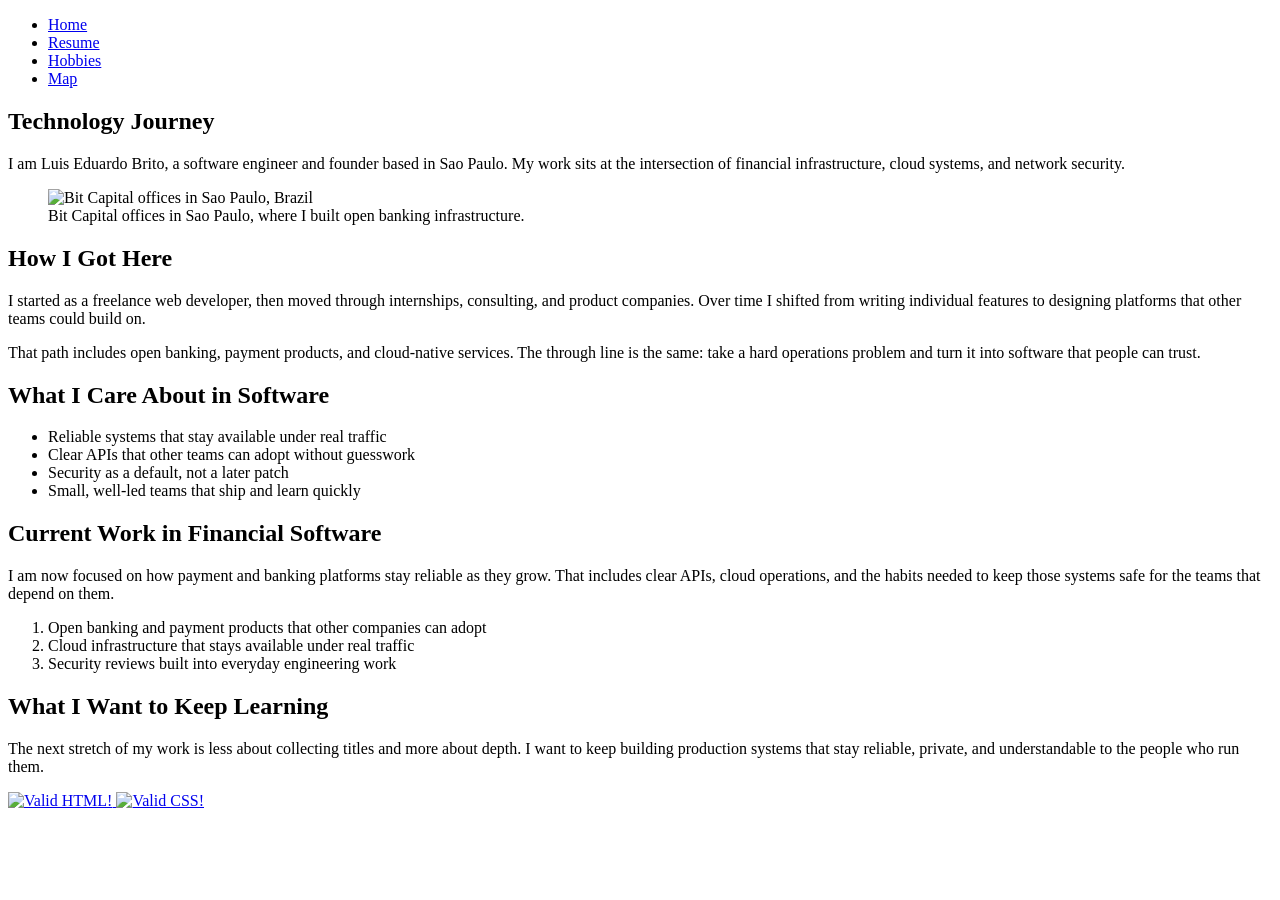
==== index.html @ 19821872 "feat: project3 initial state, scaffold map page and four-page navigation" ====
<!DOCTYPE html>
<html lang="en">
  <head>
    <meta charset="utf-8">
    <meta name="viewport" content="width=device-width, initial-scale=1">
    <meta name="robots" content="noindex, nofollow, noarchive">
    <title>Technology Journey | Luis Eduardo Brito</title>
    <link rel="stylesheet" href="css/reset.css">
    <link rel="stylesheet" href="css/screen.css">
  </head>
  <body class="page-index">
    <header>
      <nav aria-label="Site pages">
        <ul>
          <li>
            <a href="index.html" aria-current="page">Home</a>
          </li>
          <li>
            <a href="resume.html">Resume</a>
          </li>
          <li>
            <a href="hobbies.html">Hobbies</a>
          </li>
          <li>
            <a href="maps.html">Map</a>
          </li>
        </ul>
      </nav>
    </header>
    <main>
      <article>
        <h1>Technology Journey</h1>
        <p>I am Luis Eduardo Brito, a software engineer and founder based in Sao Paulo. My work sits at the intersection of financial infrastructure, cloud systems, and network security.</p>
        <figure>
          <img src="media/images/bitcapital.jpg" alt="Bit Capital offices in Sao Paulo, Brazil">
          <figcaption>Bit Capital offices in Sao Paulo, where I built open banking infrastructure.</figcaption>
        </figure>
        <section>
          <h2>How I Got Here</h2>
          <p>I started as a freelance web developer, then moved through internships, consulting, and product companies. Over time I shifted from writing individual features to designing platforms that other teams could build on.</p>
          <p>That path includes open banking, payment products, and cloud-native services. The through line is the same: take a hard operations problem and turn it into software that people can trust.</p>
        </section>
        <section>
          <h2>What I Care About in Software</h2>
          <ul>
            <li>Reliable systems that stay available under real traffic</li>
            <li>Clear APIs that other teams can adopt without guesswork</li>
            <li>Security as a default, not a later patch</li>
            <li>Small, well-led teams that ship and learn quickly</li>
          </ul>
        </section>
        <section>
          <h2>Current Work in Financial Software</h2>
          <p>I am now focused on how payment and banking platforms stay reliable as they grow. That includes clear APIs, cloud operations, and the habits needed to keep those systems safe for the teams that depend on them.</p>
          <ol>
            <li>Open banking and payment products that other companies can adopt</li>
            <li>Cloud infrastructure that stays available under real traffic</li>
            <li>Security reviews built into everyday engineering work</li>
          </ol>
        </section>
        <section>
          <h2>What I Want to Keep Learning</h2>
          <p>The next stretch of my work is less about collecting titles and more about depth. I want to keep building production systems that stay reliable, private, and understandable to the people who run them.</p>
        </section>
      </article>
    </main>
    <footer>
      <p>
        <a href="https://validator.w3.org/nu/?doc=referer">
          <img class="valid-badge" src="media/images/valid-html.png" alt="Valid HTML!">
        </a>
        <a href="https://jigsaw.w3.org/css-validator/check/referer">
          <img class="valid-badge" src="media/images/valid-css.png" alt="Valid CSS!">
        </a>
      </p>
    </footer>
  </body>
</html>
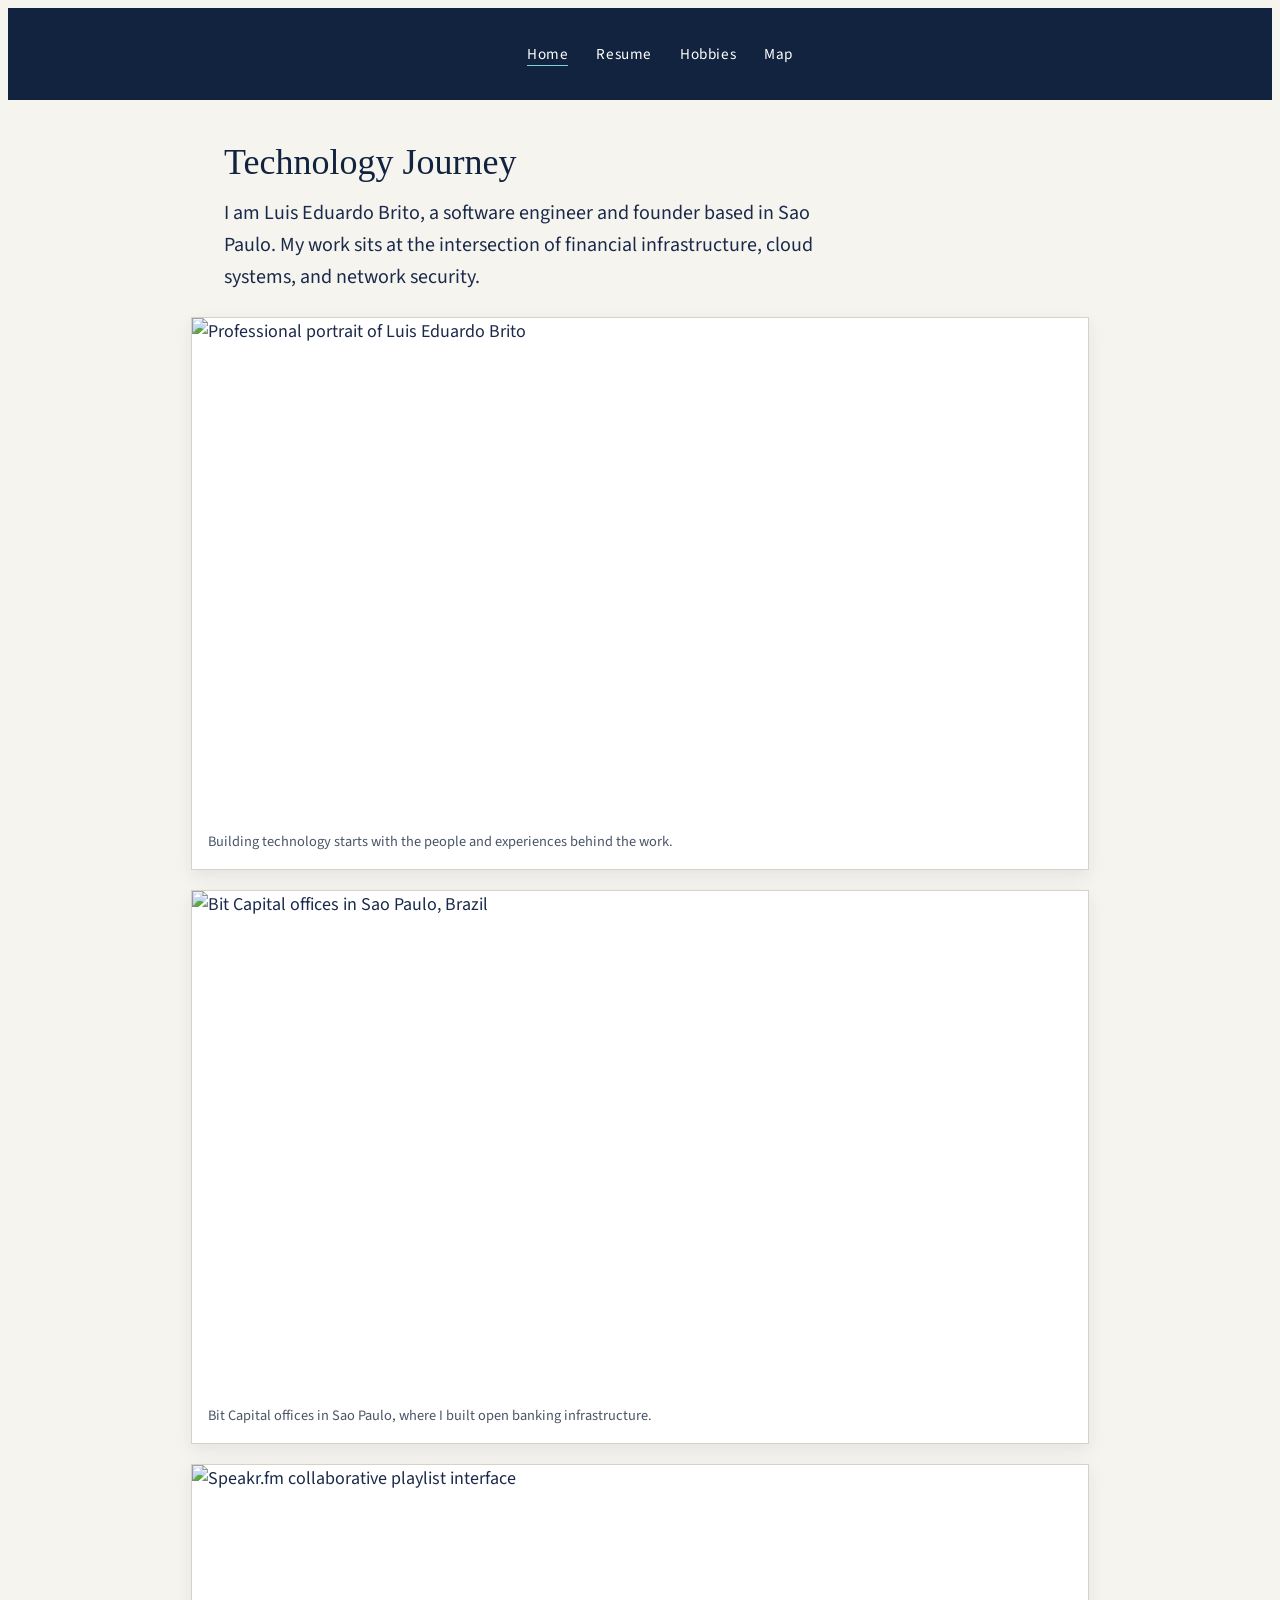
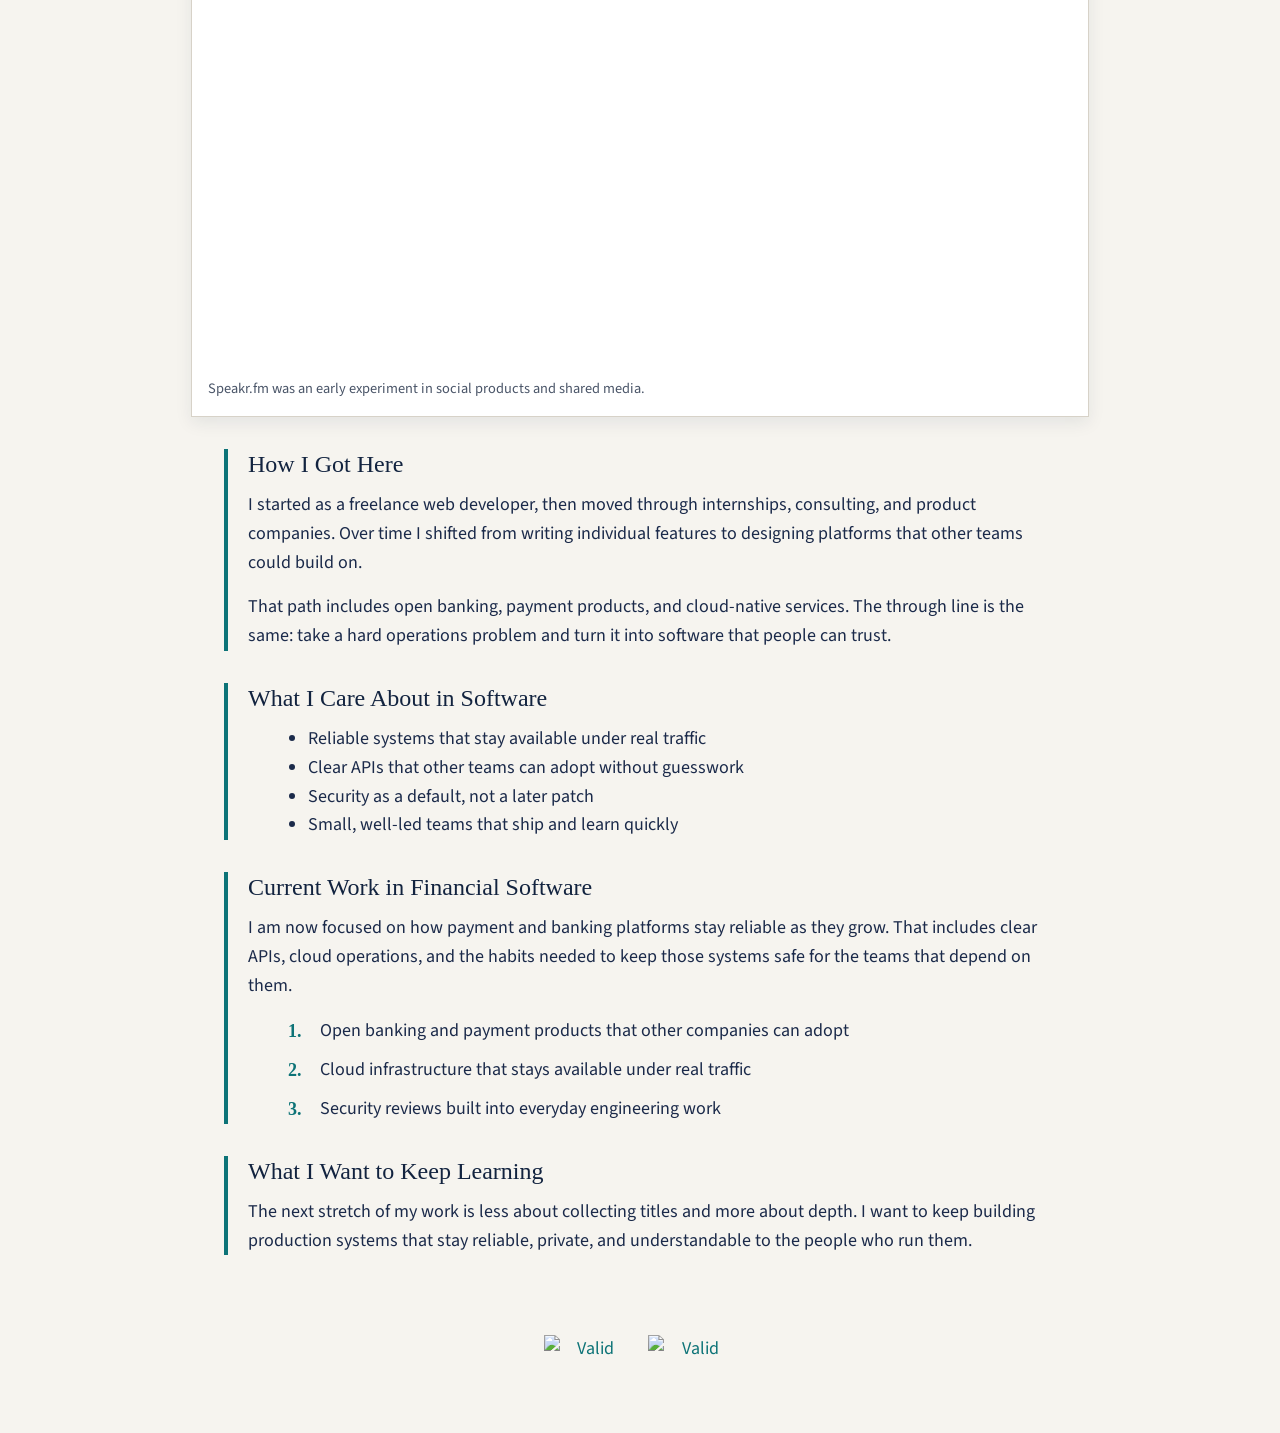
==== commit 7741696d: "feat: add accessible picture slider" ====
--- a/index.html
+++ b/index.html
@@ -7,6 +7,7 @@
     <title>Technology Journey | Luis Eduardo Brito</title>
     <link rel="stylesheet" href="css/reset.css">
     <link rel="stylesheet" href="css/screen.css">
+    <script src="js/site.js" defer></script>
   </head>
   <body class="page-index">
     <header>
@@ -31,10 +32,31 @@
       <article>
         <h1>Technology Journey</h1>
         <p>I am Luis Eduardo Brito, a software engineer and founder based in Sao Paulo. My work sits at the intersection of financial infrastructure, cloud systems, and network security.</p>
-        <figure>
-          <img src="media/images/bitcapital.jpg" alt="Bit Capital offices in Sao Paulo, Brazil">
-          <figcaption>Bit Capital offices in Sao Paulo, where I built open banking infrastructure.</figcaption>
-        </figure>
+        <div class="photo-slider" data-slider aria-label="Highlights from my technology journey">
+          <div class="slider-track">
+            <figure class="slider-slide" data-slide>
+              <img src="media/images/profile.jpg" alt="Professional portrait of Luis Eduardo Brito">
+              <figcaption>Building technology starts with the people and experiences behind the work.</figcaption>
+            </figure>
+            <figure class="slider-slide" data-slide>
+              <img src="media/images/bitcapital.jpg" alt="Bit Capital offices in Sao Paulo, Brazil">
+              <figcaption>Bit Capital offices in Sao Paulo, where I built open banking infrastructure.</figcaption>
+            </figure>
+            <figure class="slider-slide" data-slide>
+              <img src="media/images/speakrfm.jpg" alt="Speakr.fm collaborative playlist interface">
+              <figcaption>Speakr.fm was an early experiment in social products and shared media.</figcaption>
+            </figure>
+          </div>
+          <div class="slider-controls">
+            <button type="button" data-slider-previous>Previous</button>
+            <p class="slider-status" aria-live="polite">
+              Slide
+              <span data-current-slide>1</span>
+              of 3
+            </p>
+            <button type="button" data-slider-next>Next</button>
+          </div>
+        </div>
         <section>
           <h2>How I Got Here</h2>
           <p>I started as a freelance web developer, then moved through internships, consulting, and product companies. Over time I shifted from writing individual features to designing platforms that other teams could build on.</p>
--- a/css/screen.css
+++ b/css/screen.css
@@ -0,0 +1,440 @@
+@import url("https://fonts.googleapis.com/css2?family=Source+Sans+3:ital,wght@0,400;0,600;0,700;1,400&display=swap");
+
+/* Original site styles for Project 2 */
+
+body {
+  background-color: #f6f4ef;
+  color: #1b2a4a;
+  font-family: "Source Sans 3", "Helvetica Neue", Arial, sans-serif;
+  font-size: 1.125rem;
+  line-height: 1.6;
+}
+
+h1,
+h2,
+h3 {
+  color: #12233f;
+  font-family: Georgia, "Times New Roman", serif;
+  font-weight: 400;
+  line-height: 1.25;
+  margin: 0 0 0.75rem;
+}
+
+h1 {
+  font-size: 2.25rem;
+}
+
+h2 {
+  font-size: 1.5rem;
+}
+
+h3 {
+  font-size: 1.2rem;
+}
+
+a {
+  color: #0d7377;
+}
+
+a:hover,
+a:focus {
+  color: #095c5f;
+}
+
+body > header {
+  background-color: #12233f;
+  color: #ffffff;
+  padding: 0.85rem 1.25rem;
+}
+
+body > header nav ul {
+  display: flex;
+  flex-wrap: wrap;
+  justify-content: center;
+  list-style: none;
+  gap: 0.5rem 1.75rem;
+}
+
+body > header nav a,
+body > header nav a:visited {
+  color: #ffffff;
+  font-size: 0.95rem;
+  letter-spacing: 0.04em;
+  text-decoration: none;
+}
+
+body > header nav a:hover,
+body > header nav a:focus {
+  color: #7fd3d6;
+}
+
+body > header nav a[aria-current="page"] {
+  border-bottom: 0.12rem solid #7fd3d6;
+  color: #ffffff;
+}
+
+main {
+  padding: 2rem 6%;
+}
+
+p {
+  margin: 0 0 1rem;
+}
+
+main ul,
+main ol {
+  margin: 0 0 1.25rem 1.25rem;
+}
+
+main ul {
+  list-style: disc;
+}
+
+main ol {
+  list-style: decimal;
+}
+
+img {
+  display: block;
+  height: auto;
+  max-width: 100%;
+}
+
+figure {
+  margin: 0 0 1.5rem;
+}
+
+figcaption {
+  color: #4a5568;
+  font-size: 0.9rem;
+  margin-top: 0.5rem;
+}
+
+audio {
+  display: block;
+  max-width: 100%;
+  width: 100%;
+}
+
+footer {
+  padding: 1.5rem 6% 2rem;
+  text-align: center;
+}
+
+footer p {
+  margin: 0;
+}
+
+footer a {
+  display: inline-block;
+  margin: 0 0.4rem;
+}
+
+footer img {
+  border: 0;
+  display: inline-block;
+  height: auto;
+  width: auto;
+}
+
+footer .valid-badge {
+  height: 31px;
+  width: 88px;
+}
+
+.page-index main {
+  box-sizing: border-box;
+  margin: 0 auto;
+  max-width: 52rem;
+  padding: 2.5rem 0;
+  width: 88%;
+}
+
+.page-index article > p:first-of-type {
+  font-size: 1.25rem;
+  max-width: 40rem;
+}
+
+.page-index section {
+  border-left: 0.25rem solid #0d7377;
+  margin: 2rem 0 0;
+  padding-left: 1.25rem;
+}
+
+.page-index figure {
+  margin: 1.5rem -4%;
+}
+
+.photo-slider {
+  margin: 1.5rem -4%;
+}
+
+.slider-track {
+  display: grid;
+  gap: 1.25rem;
+}
+
+.photo-slider .slider-slide {
+  background-color: #ffffff;
+  border: 0.06rem solid #d7d2c8;
+  box-shadow: 0 0.4rem 1rem rgba(18, 35, 63, 0.08);
+  margin: 0;
+  overflow: hidden;
+}
+
+.slider-slide img {
+  aspect-ratio: 16 / 9;
+  object-fit: cover;
+  width: 100%;
+}
+
+.slider-slide:first-child img {
+  object-position: center 28%;
+}
+
+.slider-slide figcaption {
+  padding: 0 1rem 1rem;
+}
+
+.slider-controls {
+  align-items: center;
+  display: none;
+  flex-wrap: wrap;
+  gap: 0.75rem;
+  justify-content: center;
+  margin-top: 1rem;
+}
+
+.photo-slider.is-enhanced .slider-controls {
+  display: flex;
+}
+
+.slider-controls button {
+  background-color: #0d7377;
+  border: 0;
+  color: #ffffff;
+  cursor: pointer;
+  font: inherit;
+  padding: 0.55rem 1rem;
+}
+
+.slider-controls button:hover,
+.slider-controls button:focus {
+  background-color: #095c5f;
+}
+
+.slider-controls button:focus-visible {
+  outline: 0.18rem solid #12233f;
+  outline-offset: 0.18rem;
+}
+
+.slider-status {
+  margin: 0;
+  min-width: 6rem;
+  text-align: center;
+}
+
+.page-index ol {
+  list-style: none;
+  margin-left: 0;
+}
+
+.page-index ol li {
+  margin: 0 0 0.65rem;
+  padding-left: 2rem;
+  position: relative;
+}
+
+.page-index ol li::before {
+  color: #0d7377;
+  content: counter(list-item) ".";
+  font-family: Georgia, "Times New Roman", serif;
+  font-weight: 700;
+  left: 0;
+  position: absolute;
+}
+
+.page-resume main {
+  box-sizing: border-box;
+  margin: 1rem auto;
+  padding: 0;
+  width: 92%;
+}
+
+.page-resume main > article {
+  background-color: #ffffff;
+  box-shadow: 0 0.5rem 1.5rem rgba(18, 35, 63, 0.08);
+  padding: 1.25rem 5%;
+}
+
+.page-resume {
+  font-size: 0.95rem;
+}
+
+.page-resume main > article > header {
+  margin-bottom: 1.75rem;
+}
+
+.page-resume main > article > header figure {
+  width: 8.5rem;
+}
+
+.page-resume section {
+  margin-bottom: 1.5rem;
+}
+
+.page-resume section article {
+  border-top: 0.06rem solid #d7d2c8;
+  margin-top: 1rem;
+  padding-top: 1rem;
+}
+
+.page-resume time {
+  color: #4a5568;
+  font-size: 0.9rem;
+}
+
+.page-hobbies main {
+  box-sizing: border-box;
+  margin: 0 auto;
+  max-width: 70rem;
+  padding: 2.5rem 0;
+  width: 92%;
+}
+
+.page-hobbies article > p:first-of-type {
+  max-width: 46rem;
+}
+
+.page-hobbies section:first-of-type {
+  background-color: #e8eef2;
+  margin: 2rem 0;
+  padding: 1.75rem 6%;
+}
+
+.page-hobbies figure img {
+  width: 100%;
+}
+
+.page-hobbies ol {
+  list-style: none;
+  margin-left: 0;
+}
+
+.page-hobbies ol li {
+  background-color: #ffffff;
+  margin: 0 0 0.75rem;
+  padding: 0.75rem 1rem 0.75rem 2.75rem;
+  position: relative;
+}
+
+.page-hobbies ol li::before {
+  color: #0d7377;
+  content: counter(list-item);
+  font-family: Georgia, "Times New Roman", serif;
+  font-size: 1.1rem;
+  left: 0.85rem;
+  position: absolute;
+  top: 0.7rem;
+}
+
+.page-hobbies figcaption {
+  color: #6b4f3a;
+}
+
+@media screen and (max-width: 62em) {
+  h1 {
+    font-size: 1.85rem;
+  }
+
+  .page-index figure {
+    margin-left: 0;
+    margin-right: 0;
+  }
+
+  .photo-slider {
+    margin-left: 0;
+    margin-right: 0;
+  }
+}
+
+@media screen and (max-width: 40em) {
+  body {
+    font-size: 1rem;
+  }
+
+  body > header nav ul {
+    gap: 0.65rem 1.1rem;
+  }
+
+  .page-index main,
+  .page-hobbies main {
+    width: 90%;
+  }
+
+  .page-hobbies section:first-of-type {
+    padding: 1.25rem 5%;
+  }
+}
+
+@media screen and (min-width: 40em) {
+  .page-resume {
+    font-size: 1rem;
+  }
+
+  .page-resume main {
+    margin: 1.5rem auto;
+    width: 90%;
+  }
+
+  .page-resume main > article {
+    padding: 2rem 2.25rem;
+  }
+
+  .page-resume main > article > header {
+    align-items: start;
+    column-gap: 2rem;
+    display: grid;
+    grid-template-columns: minmax(0, 1fr) 10rem;
+  }
+
+  .page-resume main > article > header figure {
+    grid-column: 2;
+    grid-row: 1 / span 3;
+    margin: 0;
+    width: 10rem;
+  }
+}
+
+@media screen and (min-width: 62em) {
+  .page-resume {
+    font-size: 1.0625rem;
+  }
+
+  .page-resume main {
+    margin: 2rem auto;
+    width: 960px;
+  }
+
+  .page-resume main > article {
+    padding: 2.5rem 3rem;
+  }
+
+  .page-resume main > article > header {
+    column-gap: 3rem;
+    grid-template-columns: minmax(0, 1fr) 12rem;
+    margin-bottom: 2rem;
+  }
+
+  .page-resume main > article > header figure {
+    width: 12rem;
+  }
+
+  .page-resume h1 {
+    font-size: 2.5rem;
+  }
+
+  .page-resume section {
+    margin-bottom: 1.75rem;
+  }
+}
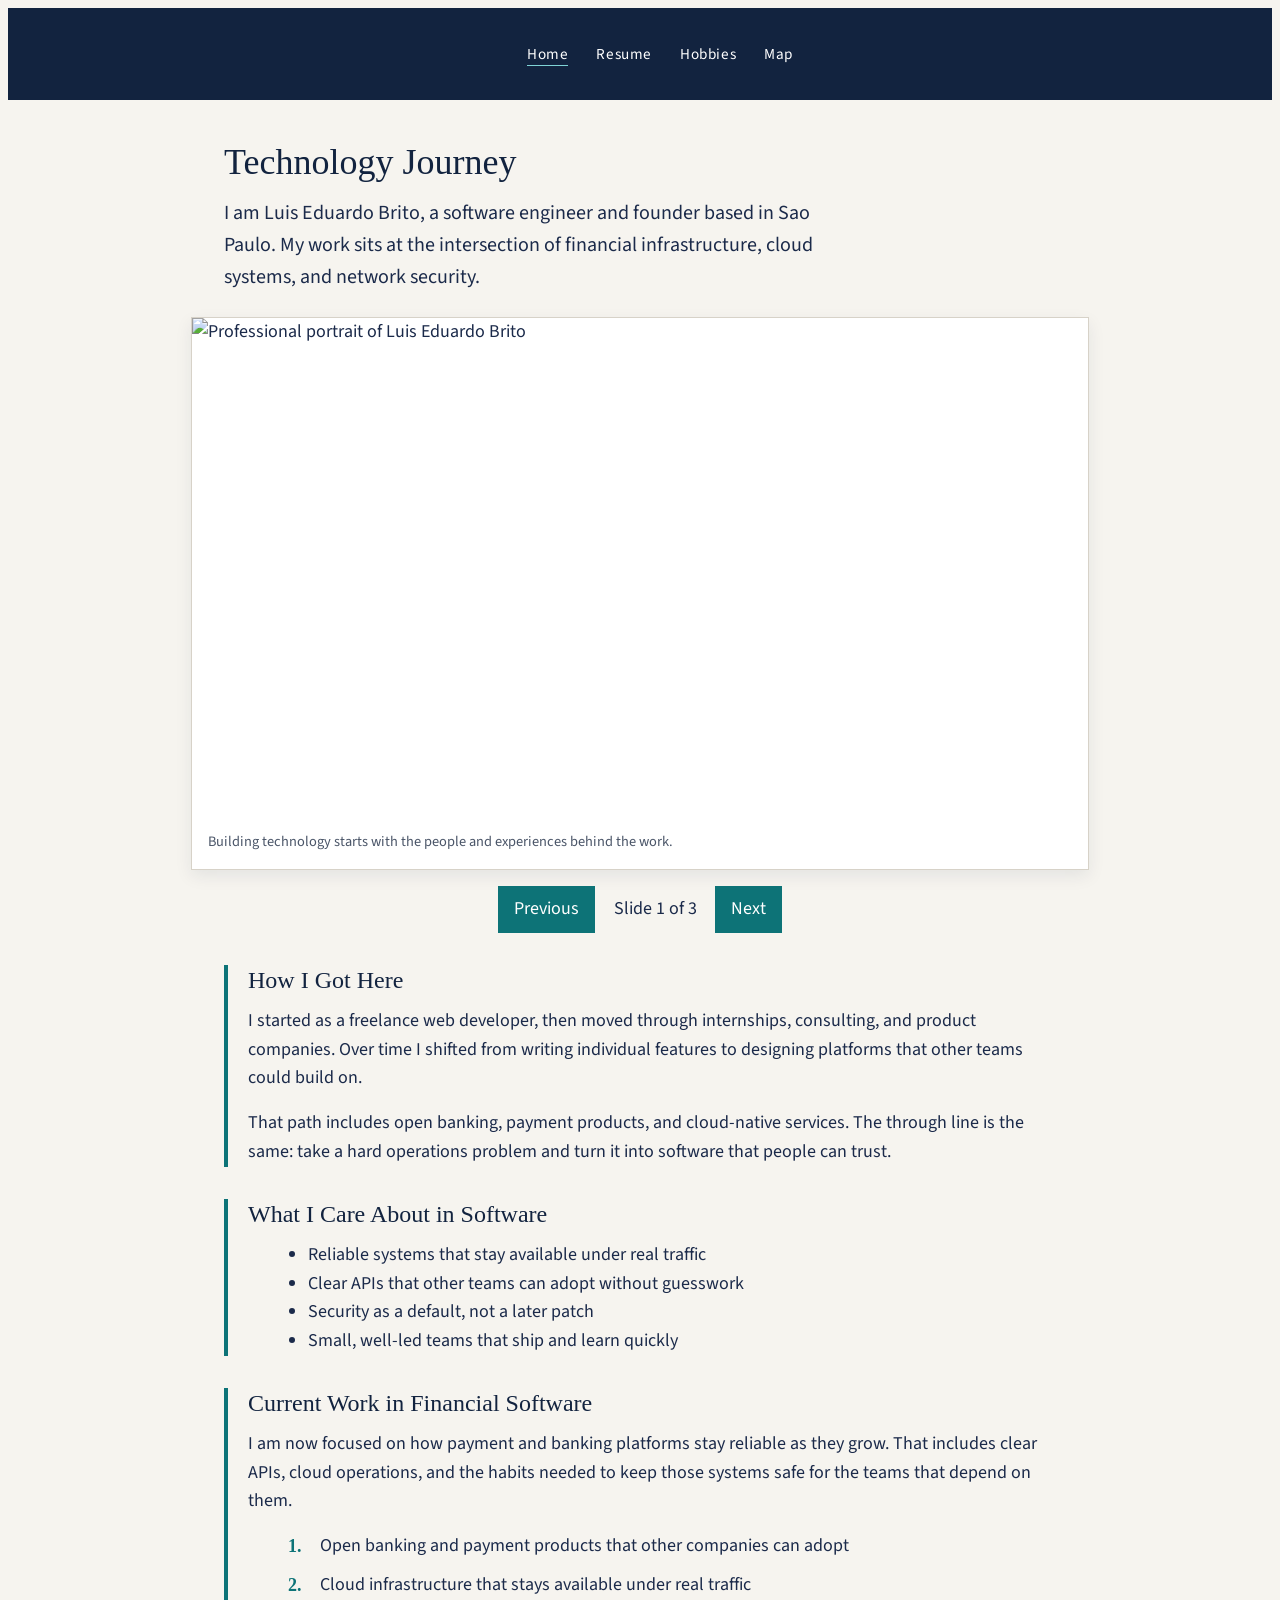
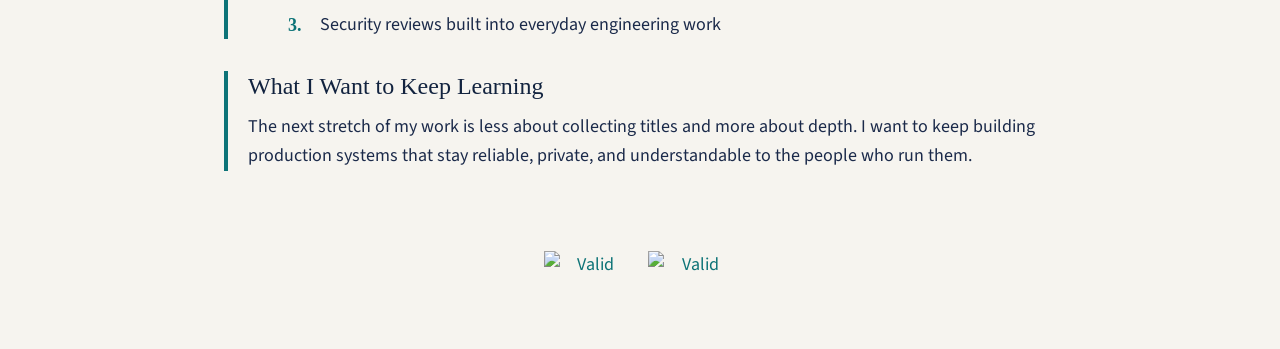
==== commit de9c8fb6: "fix: finalize validated Project 3 integration" ====
--- a/index.html
+++ b/index.html
@@ -32,7 +32,7 @@
       <article>
         <h1>Technology Journey</h1>
         <p>I am Luis Eduardo Brito, a software engineer and founder based in Sao Paulo. My work sits at the intersection of financial infrastructure, cloud systems, and network security.</p>
-        <div class="photo-slider" data-slider aria-label="Highlights from my technology journey">
+        <div class="photo-slider" data-slider role="region" aria-label="Highlights from my technology journey">
           <div class="slider-track">
             <figure class="slider-slide" data-slide>
               <img src="media/images/profile.jpg" alt="Professional portrait of Luis Eduardo Brito">
--- a/css/screen.css
+++ b/css/screen.css
@@ -209,6 +209,10 @@
   display: flex;
 }
 
+.photo-slider.is-enhanced .slider-slide[hidden] {
+  display: none;
+}
+
 .slider-controls button {
   background-color: #0d7377;
   border: 0;
@@ -342,6 +346,78 @@
   color: #6b4f3a;
 }
 
+.page-maps main {
+  box-sizing: border-box;
+  margin: 0 auto;
+  max-width: 70rem;
+  padding: 2.5rem 0;
+  width: 92%;
+}
+
+.page-maps article > p:first-of-type {
+  max-width: 46rem;
+}
+
+.page-maps section {
+  background-color: #ffffff;
+  box-shadow: 0 0.5rem 1.5rem rgba(18, 35, 63, 0.08);
+  margin-top: 2rem;
+  padding: 1.5rem 5%;
+}
+
+#campus-map {
+  align-items: center;
+  background-color: #e8eef2;
+  border: 0.12rem solid #0d7377;
+  box-sizing: border-box;
+  display: grid;
+  justify-items: center;
+  min-height: 24rem;
+  padding: 2rem 8%;
+  text-align: center;
+  width: 100%;
+}
+
+#campus-map.is-loaded {
+  display: block;
+  padding: 0;
+}
+
+#campus-map.needs-api-key,
+#campus-map.map-error {
+  border-style: dashed;
+}
+
+.map-status {
+  background-color: #e8eef2;
+  border-left: 0.25rem solid #0d7377;
+  margin: 1rem 0;
+  padding: 0.75rem 1rem;
+}
+
+.map-status.is-success {
+  background-color: #e4f2ec;
+}
+
+.page-maps .map-locations {
+  display: grid;
+  gap: 1rem;
+  list-style: none;
+  margin: 1.5rem 0 0;
+}
+
+.map-locations li {
+  border-left: 0.25rem solid #0d7377;
+  padding: 0.75rem 1rem;
+}
+
+.map-locations strong {
+  display: block;
+  font-family: Georgia, "Times New Roman", serif;
+  font-size: 1.05rem;
+  margin-bottom: 0.35rem;
+}
+
 @media screen and (max-width: 62em) {
   h1 {
     font-size: 1.85rem;
@@ -378,6 +454,14 @@
 }
 
 @media screen and (min-width: 40em) {
+  #campus-map {
+    min-height: 32rem;
+  }
+
+  .page-maps .map-locations {
+    grid-template-columns: repeat(3, 1fr);
+  }
+
   .page-resume {
     font-size: 1rem;
   }
